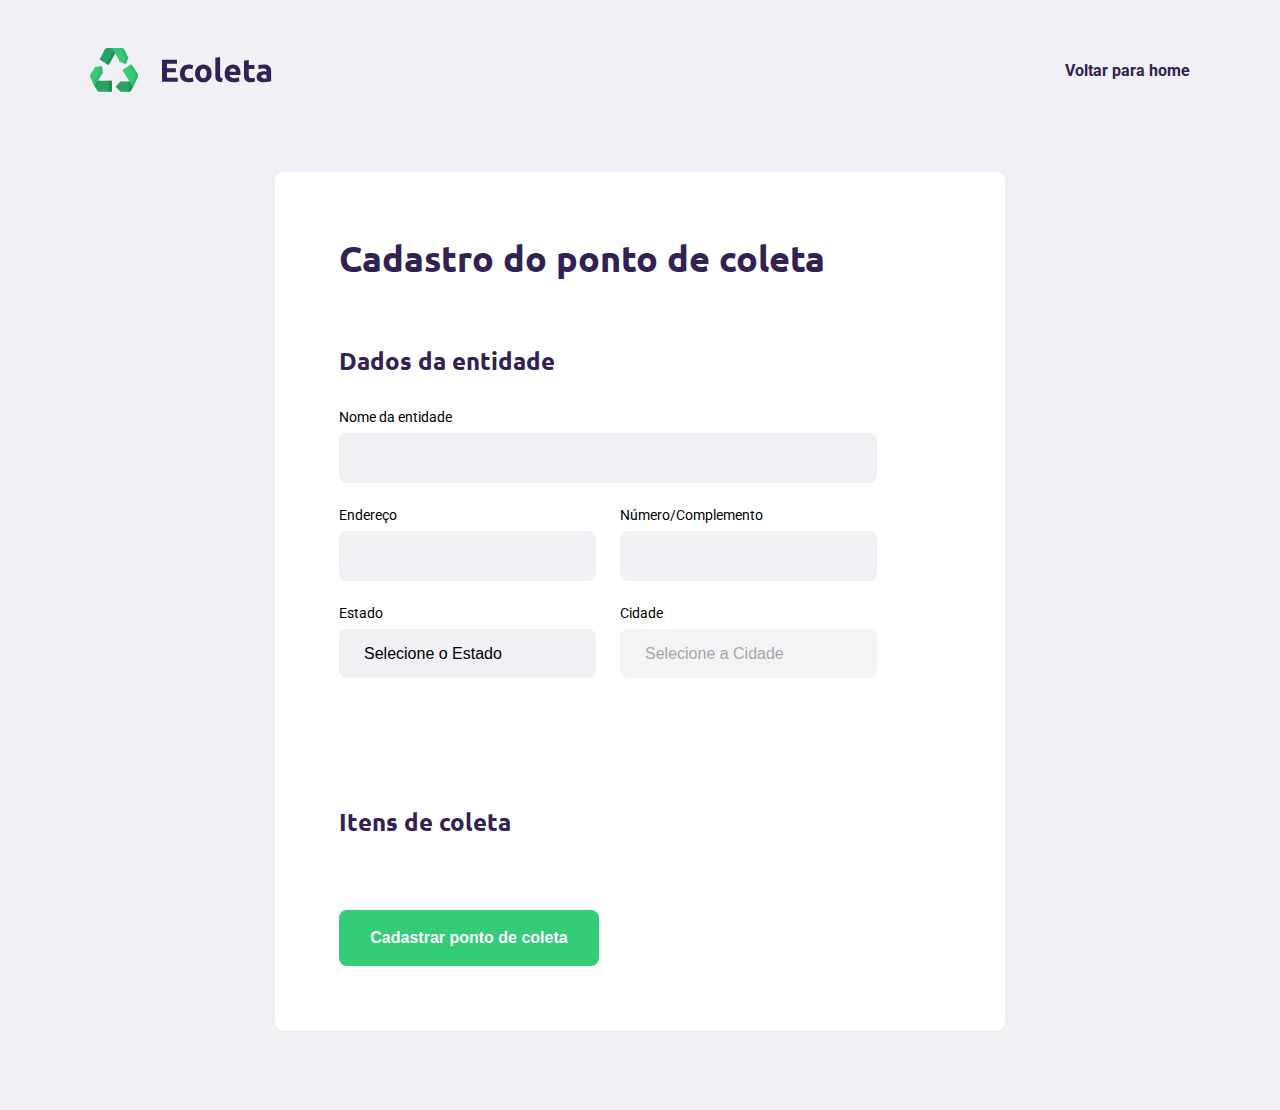
==== create-point.html @ c939c86c "Aula 2" ====
<!DOCTYPE html>
<html lang="pt_br">
<head>
    <meta charset="UTF-8">
    <meta name="viewport" content="width=device-width, initial-scale=1.0">
    <title>Criar um ponto de coleta</title>
    <link href="https://fonts.googleapis.com/css2?family=Roboto&family=Ubuntu:wght@700&display=swap" rel="stylesheet">
    <link rel="stylesheet" href="/styles/main.css">
    <link rel="stylesheet" href="/styles/create-point.css">
    <link rel="stylesheet" href="/styles/responsive.css">
</head>
<body>
    <div id="page-create-point">
        <header>
            <img src="/assents/logo.svg" alt="Logomarca">
            <a href="#">
                <span></span>
                Voltar para home
            </a>
        </header>
        <form action="">
            <h1>Cadastro do ponto de coleta</h1>
            <fieldset><!-- coleção de campos -->
                <legend>
                    <h2>Dados da entidade</h2>
                    <div class="field">
                        <label for="name">Nome da entidade</label>
                        <input type="text" name="name">
                    </div>
                    <div class="field-group">
                        <div class="field">
                            <label for="address">Endereço</label>
                            <input type="text" name="address">
                        </div>
                        <div class="field">
                            <label for="address2">Número/Complemento</label>
                            <input type="text" name="address2">
                        </div>
                    </div>
                    <div class="field-group">
                        <div class="field">
                            <label for="state">Estado</label>
                            <select name="uf" >
                                <option value="">Selecione o Estado</option>
                            </select>
                            <input type="hidden" name="state">
                        </div>
                        <div class="field">
                            <label for="city">Cidade</label>
                            <select name="city" disabled>
                                <option value="">Selecione a Cidade</option>
                            </select>
                        </div>
                    </div>
                </legend>
            </fieldset>
            <fieldset>
                <h2>Itens de coleta</h2>

            </fieldset>
            <button type="submit">Cadastrar ponto de coleta</button>
        </form>
    </div>
    <script src="/scripts/create-point.js"></script>
</body>
</html>
---- styles/main.css ----
:root{
    --title-color:#322153;
    --primary-color: #34cb79;
}
*{
    margin: 0;
    padding: 0;
    box-sizing: border-box;/*o padding não vai esticar a caixa, o tamanho dela é regido pela borda*/
}
html{
    font-family: 'Roboto', sans-serif;
}
body{
    background: #f0f0f5;
    -webkit-font-smoothing: antialiased;/*deixa a fonte mais gostosinha de ver*/
}
a{
    text-decoration: none;
}
h1, h2, h3, h4, h5, h6{
    color: var(--title-color);
    font-family: 'Ubuntu', sans-serif;
    margin-bottom: 32px;
}
/*  display:inline ocupa apenas o espaço dele 
    display:block ocupa a linha toda */
---- styles/create-point.css ----
#page-create-point{
    width: 90%;
    max-width: 1100px;
    margin: 0 auto; /*alinhamento de caixa pelo lado de fora*/
}
#page-create-point header{
    margin-top: 48px;
    display: flex;
    justify-content: space-between;/* coloca um espação entre os componentes */
    align-items: center;
}
#page-create-point header a{
    color: var(--title-color);
    font-weight: bold;
    display: flex;
    align-items: center;
}
#page-create-point header a span{
    background-image: url('../assents/arrow-left.svg');
    display: flex;
    width: 24px;
    height: 24px;
    margin-right: 16px;
}
form{
    background-color: white;
    padding: 64px;/*preenchimento interno*/
    border-radius: 8px;    
    margin: 80px auto; /*alinhamento de caixa pelo lado de fora*/
    max-width: 730px;
    
}
form h1{
    font-size: 36px;
}
form fieldset{
    margin-top: 64px;
    border: 0;
}
form legend{
    margin-bottom: 40px;
}
form legend h2{
    font-size: 24px;
}
form .field{
    flex: 1;
    display: flex;
    flex-direction: column;
    margin-bottom: 24px;
}
form .field-group{
    display: flex;
}
form input, form select{
    background-color: #f0f0f5;
    border: 0;
    padding: 16px 25px;
    font-size: 16px;
    border-radius: 8px;
    /* outline: none;/*tira a linha preta ao redor do campo*/
}
form select{
    -webkit-appearance: none;
    -moz-appearance: none;
    appearance: none;
}
form label{
    font-size: 14px;
    margin-bottom: 8px;
}
form .field-group .field +.field{
    margin-left: 24px;
}
form button{
    width: 260px;
    height: 56px;
    background-color: var(--primary-color);
    color: white;
    font-weight: bold;
    font-size: 16px;
    border-radius: 8px;
    border: 0;
    margin-top: 40px;
    transition: background-color 400ms;
}

form button:hover{
    background-color: #2fb86e;
}
---- styles/responsive.css ----
@media(max-width:900px){
    #page-home{
        background-position: 70vw;
    }
    #page-home .content{
        align-items: center;
        text-align: center;
    }
    #page-home header a{
        position: absolute;
        bottom: 48px;
        left: 50%;
        transform: translateX(-50%);
    }
    #page-home main{
        align-items: center;
    }
}
@media(min-width:1440px){
    #page-home{
        background-position: 40vw;
    }
}
@media(max-height:760px){
    #page-home{
        background-position-y: 200px;
    }
}
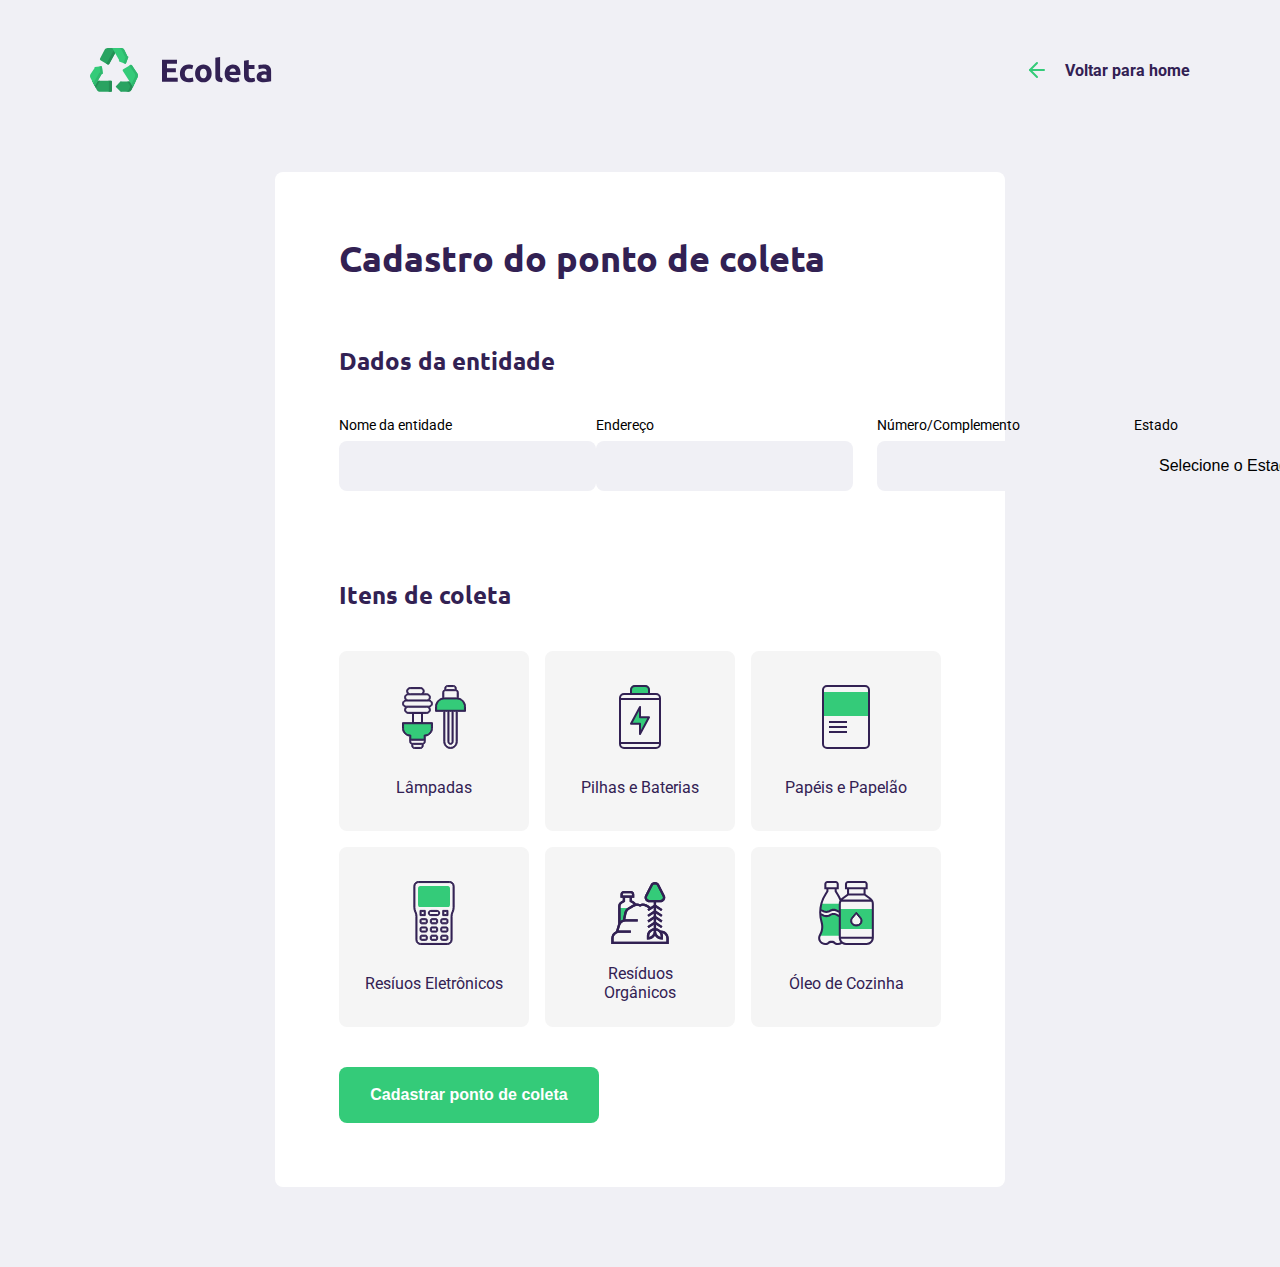
==== commit 3dc927d8: "Aula 3" ====
--- a/create-point.html
+++ b/create-point.html
@@ -13,7 +13,7 @@
     <div id="page-create-point">
         <header>
             <img src="/assents/logo.svg" alt="Logomarca">
-            <a href="#">
+            <a href="index.html">
                 <span></span>
                 Voltar para home
             </a>
@@ -23,40 +23,68 @@
             <fieldset><!-- coleção de campos -->
                 <legend>
                     <h2>Dados da entidade</h2>
+                </legend>
+                <div class="field">
+                    <label for="name">Nome da entidade</label>
+                    <input type="text" name="name" required>
+                </div>
+                <div class="field-group">
                     <div class="field">
-                        <label for="name">Nome da entidade</label>
-                        <input type="text" name="name">
+                        <label for="address">Endereço</label>
+                        <input type="text" name="address" required>
                     </div>
-                    <div class="field-group">
-                        <div class="field">
-                            <label for="address">Endereço</label>
-                            <input type="text" name="address">
-                        </div>
-                        <div class="field">
-                            <label for="address2">Número/Complemento</label>
-                            <input type="text" name="address2">
-                        </div>
+                    <div class="field">
+                        <label for="address2">Número/Complemento</label>
+                        <input type="text" name="address2" required>
                     </div>
-                    <div class="field-group">
-                        <div class="field">
-                            <label for="state">Estado</label>
-                            <select name="uf" >
-                                <option value="">Selecione o Estado</option>
-                            </select>
-                            <input type="hidden" name="state">
-                        </div>
-                        <div class="field">
-                            <label for="city">Cidade</label>
-                            <select name="city" disabled>
-                                <option value="">Selecione a Cidade</option>
-                            </select>
-                        </div>
+                </div>
+                <div class="field-group">
+                    <div class="field">
+                        <label for="state">Estado</label>
+                        <select name="uf"  required>
+                            <option value="">Selecione o Estado</option>
+                        </select>
+                        <input type="hidden" name="state">
                     </div>
-                </legend>
+                    <div class="field">
+                        <label for="city">Cidade</label>
+                        <select name="city" disabled  required>
+                            <option value="">Selecione a Cidade</option>
+                        </select>
+                    </div>
+                </div>
             </fieldset>
             <fieldset>
-                <h2>Itens de coleta</h2>
-
+                <legend>
+                    <h2>Itens de coleta</h2>
+                </legend>
+                <div class="items-grid">
+                    <li data-id="1">
+                        <img src="/assents/lampadas.svg" alt="Lâmpadas">
+                        <span>Lâmpadas</span>
+                    </li>
+                    <li data-id="2">
+                        <img src="/assents/baterias.svg" alt="Pilhas e Baterias">
+                        <span>Pilhas e Baterias</span>
+                    </li>
+                    <li data-id="3">
+                        <img src="/assents/papeis-papelao.svg" alt="Papéis e Papelão">
+                        <span>Papéis e Papelão</span>
+                    </li>
+                    <li data-id="4">
+                        <img src="/assents/eletronicos.svg" alt="Resíuos Eletrônicos">
+                        <span>Resíuos Eletrônicos</span>
+                    </li>
+                    <li data-id="5">
+                        <img src="/assents/organicos.svg" alt="Resíduos Orgânicos">
+                        <span>Resíduos Orgânicos</span>
+                    </li>
+                    <li data-id="6">
+                        <img src="/assents/oleo.svg" alt="Óleo de Cozinha">
+                        <span>Óleo de Cozinha</span>
+                    </li>
+                </div>
+                <input type="hidden" name="items"><!-- input escondido -->
             </fieldset>
             <button type="submit">Cadastrar ponto de coleta</button>
         </form>
--- a/styles/main.css
+++ b/styles/main.css
@@ -19,8 +19,8 @@
 }
 h1, h2, h3, h4, h5, h6{
     color: var(--title-color);
-    font-family: 'Ubuntu', sans-serif;
-    margin-bottom: 32px;
+    font-family: 'Ubuntu', sans-serif;/* 
+    margin-bottom: 32px; */
 }
 /*  display:inline ocupa apenas o espaço dele 
     display:block ocupa a linha toda */
--- a/styles/create-point.css
+++ b/styles/create-point.css
@@ -36,6 +36,9 @@
 form fieldset{
     margin-top: 64px;
     border: 0;
+    display: flex;
+    
+    flex: 1;
 }
 form legend{
     margin-bottom: 40px;
@@ -44,10 +47,10 @@
     font-size: 24px;
 }
 form .field{
+    display: flex;
     flex: 1;
-    display: flex;
     flex-direction: column;
-    margin-bottom: 24px;
+    margin-bottom: 24px; 
 }
 form .field-group{
     display: flex;
@@ -87,4 +90,39 @@
 
 form button:hover{
     background-color: #2fb86e;
+}
+.items-grid{
+    display: grid;
+    grid-template-columns: 1fr 1fr 1fr;/* fração em coluna */
+    gap: 16px;
+}
+.items-grid li{
+    background-color: #f5f5f5;
+    list-style: none;
+    border: 2px solid  #f5f5f5;
+    border-radius: 8px;
+    padding: 32px 24px 16px;
+    height: 180px;
+    display: flex;
+    flex-direction: column;
+    align-items: center;
+    justify-content: space-between;
+    text-align: center;
+    cursor: pointer;/*coloca a maozinha de lik quando a pessoa passar o mouse por cima*/
+}
+.items-grid li span{
+    margin-top: 12px;
+    flex: 1;
+    display: flex;
+    align-items: center;
+    color: var(--title-color);
+}
+.items-grid li.selected{/*quando não tem espaço=> Procure o li q tenha classe="selected quando tem espaço=> Procure dentro do li um elemento com a classe selected"*/
+    background-color: #e1faec;
+    border: 2px solid #34cb79;
+
+}
+.items-grid li img,
+.items-grid li span{
+    pointer-events: none;/*para tirar o cursor:pointer da imagem e do texto*/
 }--- a/styles/responsive.css
+++ b/styles/responsive.css
@@ -15,6 +15,9 @@
     #page-home main{
         align-items: center;
     }
+    #page-search-results .cards{
+        grid-template-columns: 1fr;
+    }
 }
 @media(min-width:1440px){
     #page-home{
